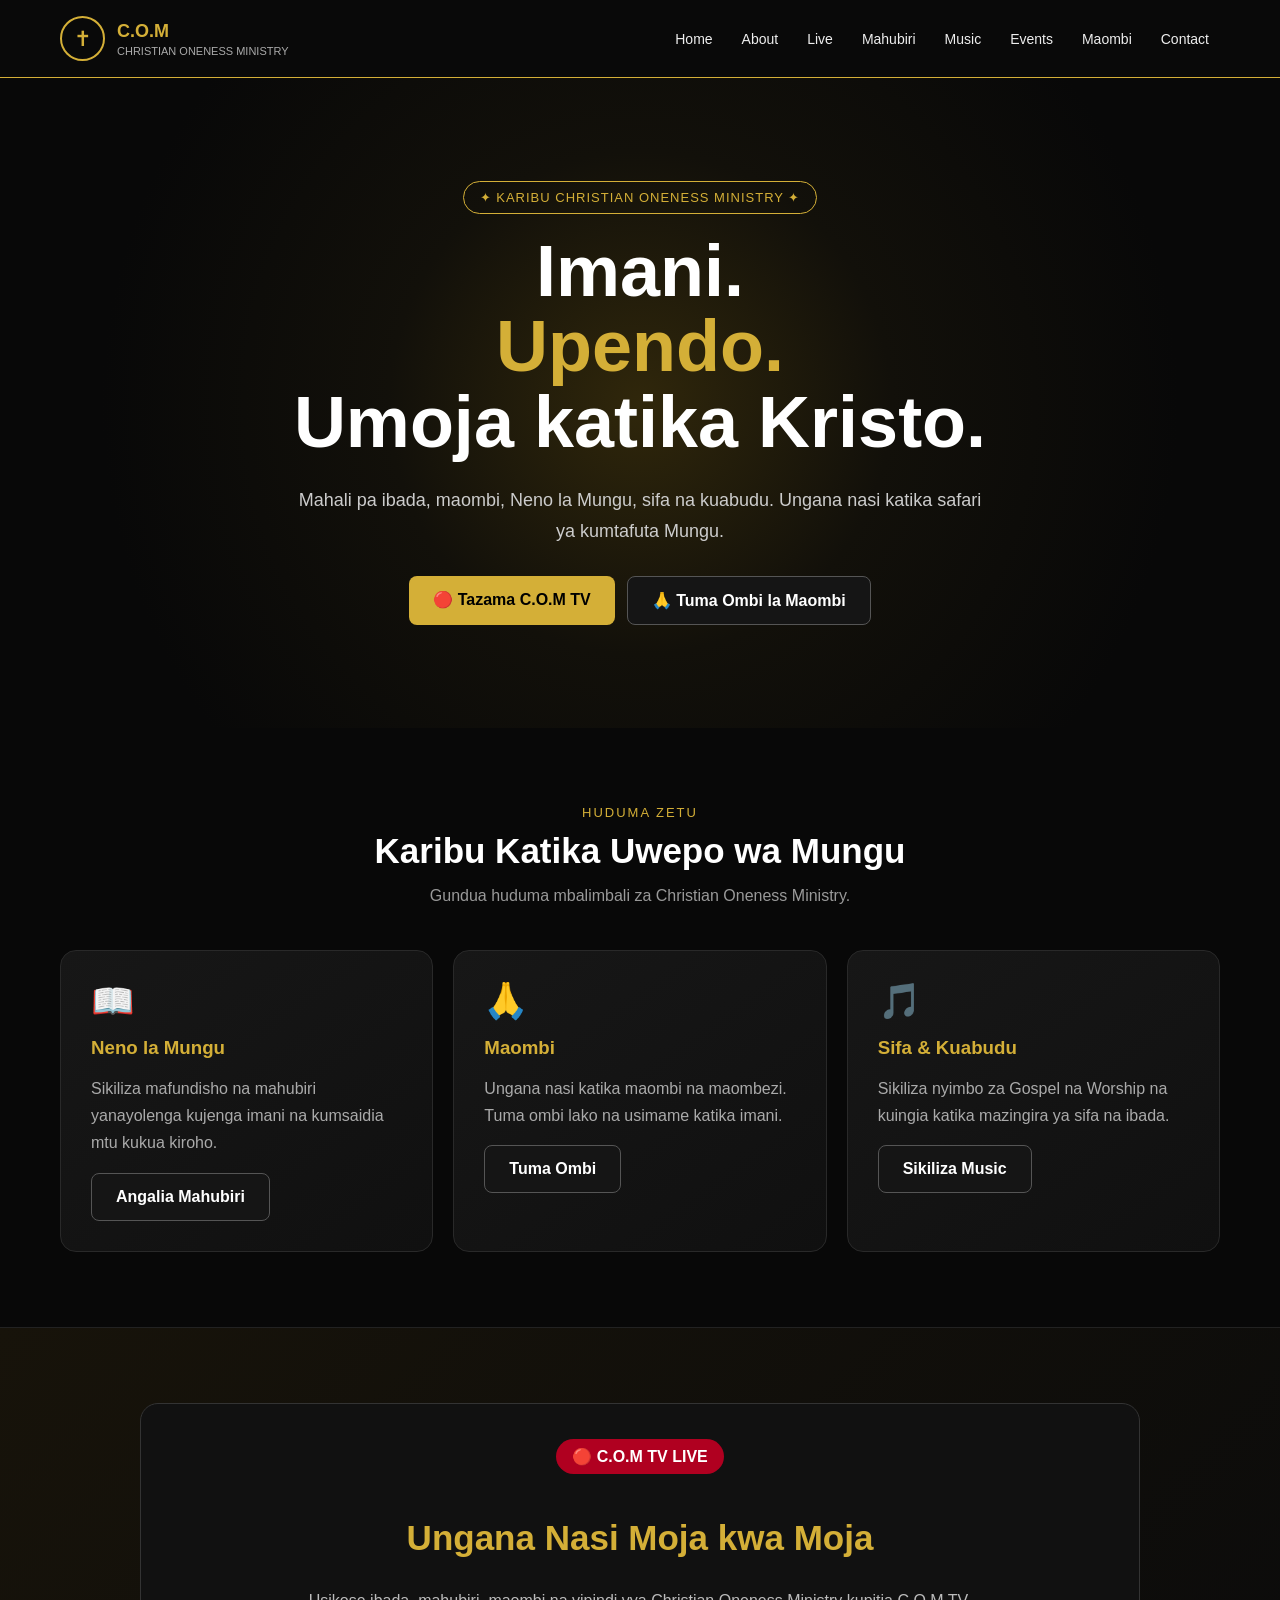
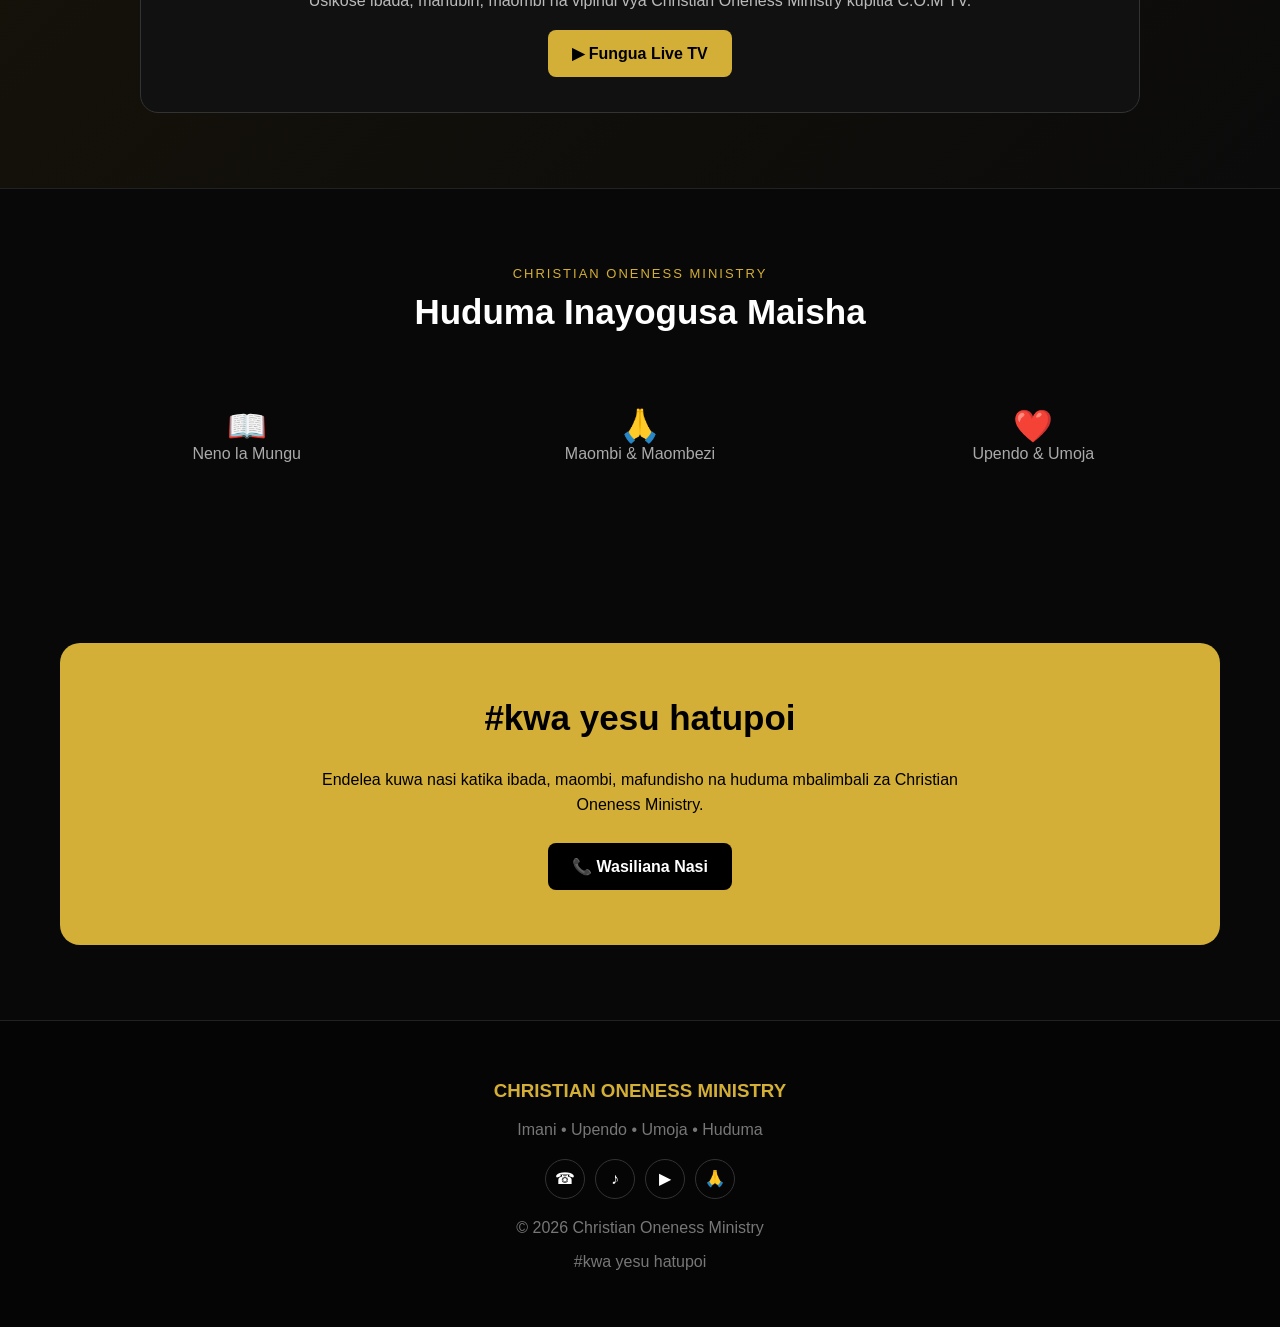
==== index.html @ ea5ff780 "Create C.O.M Ministry website" ====
<!DOCTYPE html>
<html lang="sw">
<head>
<meta charset="UTF-8">
<meta name="viewport" content="width=device-width, initial-scale=1.0">

<title>Christian Oneness Ministry | C.O.M</title>

<style>
*{
    box-sizing:border-box;
}

html{
    scroll-behavior:smooth;
}

body{
    margin:0;
    font-family:Arial,Helvetica,sans-serif;
    background:#080808;
    color:white;
}

header{
    position:sticky;
    top:0;
    z-index:1000;
    background:rgba(10,10,10,0.96);
    border-bottom:1px solid #d4af37;
}

.header-inner{
    max-width:1200px;
    margin:auto;
    padding:16px 20px;
    display:flex;
    align-items:center;
    justify-content:space-between;
    gap:20px;
}

.logo{
    display:flex;
    align-items:center;
    gap:12px;
}

.logo-icon{
    width:45px;
    height:45px;
    border:2px solid #d4af37;
    border-radius:50%;
    display:flex;
    align-items:center;
    justify-content:center;
    color:#d4af37;
    font-size:21px;
}

.logo h1{
    margin:0;
    font-size:18px;
    color:#d4af37;
}

.logo p{
    margin:3px 0 0;
    font-size:11px;
    color:#aaa;
}

nav{
    display:flex;
    flex-wrap:wrap;
    justify-content:center;
    gap:7px;
}

nav a{
    color:#eee;
    text-decoration:none;
    padding:9px 11px;
    font-size:14px;
    border-radius:6px;
}

nav a:hover{
    background:#d4af37;
    color:#000;
}

.hero{
    min-height:650px;
    display:flex;
    align-items:center;
    justify-content:center;
    text-align:center;
    padding:70px 20px;
    background:
    radial-gradient(circle at center,#30270b 0%,#12100a 35%,#080808 75%);
}

.hero-content{
    max-width:900px;
}

.badge{
    display:inline-block;
    padding:8px 16px;
    border:1px solid #d4af37;
    border-radius:30px;
    color:#d4af37;
    font-size:13px;
    letter-spacing:1px;
    margin-bottom:20px;
}

.hero h2{
    margin:0;
    font-size:clamp(38px,7vw,72px);
    line-height:1.05;
    color:white;
}

.hero h2 span{
    color:#d4af37;
}

.hero p{
    max-width:700px;
    margin:25px auto;
    color:#ccc;
    font-size:18px;
    line-height:1.7;
}

.buttons{
    display:flex;
    justify-content:center;
    flex-wrap:wrap;
    gap:12px;
    margin-top:30px;
}

.btn{
    display:inline-block;
    padding:14px 24px;
    border-radius:8px;
    text-decoration:none;
    font-weight:bold;
}

.btn-gold{
    background:#d4af37;
    color:#000;
}

.btn-dark{
    border:1px solid #555;
    color:white;
    background:#151515;
}

.btn:hover{
    transform:translateY(-2px);
}

.section{
    max-width:1200px;
    margin:auto;
    padding:75px 20px;
}

.section-title{
    text-align:center;
    margin-bottom:45px;
}

.section-title span{
    color:#d4af37;
    font-size:13px;
    letter-spacing:2px;
}

.section-title h2{
    font-size:35px;
    margin:10px 0;
}

.section-title p{
    color:#999;
}

.cards{
    display:grid;
    grid-template-columns:repeat(3,1fr);
    gap:20px;
}

.card{
    background:linear-gradient(145deg,#171717,#101010);
    border:1px solid #292929;
    border-radius:16px;
    padding:30px;
    transition:0.3s;
}

.card:hover{
    border-color:#d4af37;
    transform:translateY(-5px);
}

.card-icon{
    font-size:35px;
    margin-bottom:15px;
}

.card h3{
    color:#d4af37;
    margin:10px 0;
}

.card p{
    color:#aaa;
    line-height:1.7;
}

.live-section{
    background:linear-gradient(135deg,#17130a,#0b0b0b);
    border-top:1px solid #222;
    border-bottom:1px solid #222;
}

.live-box{
    max-width:1000px;
    margin:auto;
    background:#111;
    border:1px solid #333;
    border-radius:18px;
    padding:35px;
    text-align:center;
}

.live-badge{
    display:inline-block;
    background:#b00020;
    padding:8px 16px;
    border-radius:30px;
    font-weight:bold;
    margin-bottom:15px;
}

.live-box h2{
    color:#d4af37;
    font-size:35px;
}

.live-box p{
    color:#bbb;
    line-height:1.7;
}

.stats{
    display:grid;
    grid-template-columns:repeat(3,1fr);
    gap:20px;
    text-align:center;
}

.stat{
    padding:30px;
}

.stat strong{
    display:block;
    color:#d4af37;
    font-size:32px;
}

.stat span{
    color:#aaa;
}

.cta{
    text-align:center;
    background:#d4af37;
    color:#000;
    border-radius:20px;
    padding:55px 20px;
}

.cta h2{
    font-size:35px;
    margin-top:0;
}

.cta p{
    max-width:650px;
    margin:15px auto 25px;
    line-height:1.6;
}

.cta .btn-dark{
    background:#000;
    border:none;
}

footer{
    background:#050505;
    border-top:1px solid #222;
    text-align:center;
    padding:40px 20px;
}

footer h3{
    color:#d4af37;
}

footer p{
    color:#777;
}

.social{
    display:flex;
    justify-content:center;
    gap:10px;
    margin:20px 0;
}

.social a{
    width:40px;
    height:40px;
    border:1px solid #333;
    border-radius:50%;
    display:flex;
    align-items:center;
    justify-content:center;
    color:white;
    text-decoration:none;
}

.social a:hover{
    background:#d4af37;
    color:#000;
}

@media(max-width:850px){

    .header-inner{
        flex-direction:column;
    }

    .cards{
        grid-template-columns:1fr;
    }

    .stats{
        grid-template-columns:1fr;
    }

    .hero{
        min-height:580px;
    }

    nav a{
        font-size:13px;
    }
}

@media(max-width:500px){

    .hero{
        padding:55px 18px;
    }

    .hero p{
        font-size:16px;
    }

    .section{
        padding:55px 18px;
    }

    .live-box{
        padding:25px 18px;
    }
}
</style>
</head>

<body>

<header>

<div class="header-inner">

<div class="logo">

<div class="logo-icon">✝</div>

<div>
<h1>C.O.M</h1>
<p>CHRISTIAN ONENESS MINISTRY</p>
</div>

</div>

<nav>
<a href="index.html">Home</a>
<a href="about.html">About</a>
<a href="live.html">Live</a>
<a href="sermons.html">Mahubiri</a>
<a href="music.html">Music</a>
<a href="events.html">Events</a>
<a href="prayer.html">Maombi</a>
<a href="contact.html">Contact</a>
</nav>

</div>

</header>


<section class="hero">

<div class="hero-content">

<div class="badge">
✦ KARIBU CHRISTIAN ONENESS MINISTRY ✦
</div>

<h2>
Imani.<br>
<span>Upendo.</span><br>
Umoja katika Kristo.
</h2>

<p>
Mahali pa ibada, maombi, Neno la Mungu,
sifa na kuabudu. Ungana nasi katika safari
ya kumtafuta Mungu.
</p>

<div class="buttons">

<a class="btn btn-gold" href="live.html">
🔴 Tazama C.O.M TV
</a>

<a class="btn btn-dark" href="prayer.html">
🙏 Tuma Ombi la Maombi
</a>

</div>

</div>

</section>


<section class="section">

<div class="section-title">

<span>HUDUMA ZETU</span>

<h2>Karibu Katika Uwepo wa Mungu</h2>

<p>
Gundua huduma mbalimbali za Christian Oneness Ministry.
</p>

</div>


<div class="cards">

<div class="card">

<div class="card-icon">📖</div>

<h3>Neno la Mungu</h3>

<p>
Sikiliza mafundisho na mahubiri yanayolenga
kujenga imani na kumsaidia mtu kukua kiroho.
</p>

<a class="btn btn-dark" href="sermons.html">
Angalia Mahubiri
</a>

</div>


<div class="card">

<div class="card-icon">🙏</div>

<h3>Maombi</h3>

<p>
Ungana nasi katika maombi na maombezi.
Tuma ombi lako na usimame katika imani.
</p>

<a class="btn btn-dark" href="prayer.html">
Tuma Ombi
</a>

</div>


<div class="card">

<div class="card-icon">🎵</div>

<h3>Sifa & Kuabudu</h3>

<p>
Sikiliza nyimbo za Gospel na Worship
na kuingia katika mazingira ya sifa na ibada.
</p>

<a class="btn btn-dark" href="music.html">
Sikiliza Music
</a>

</div>

</div>

</section>


<section class="live-section">

<div class="section">

<div class="live-box">

<div class="live-badge">
🔴 C.O.M TV LIVE
</div>

<h2>Ungana Nasi Moja kwa Moja</h2>

<p>
Usikose ibada, mahubiri, maombi na vipindi
vya Christian Oneness Ministry kupitia C.O.M TV.
</p>

<a class="btn btn-gold" href="live.html">
▶ Fungua Live TV
</a>

</div>

</div>

</section>


<section class="section">

<div class="section-title">

<span>CHRISTIAN ONENESS MINISTRY</span>

<h2>Huduma Inayogusa Maisha</h2>

</div>

<div class="stats">

<div class="stat">
<strong>📖</strong>
<span>Neno la Mungu</span>
</div>

<div class="stat">
<strong>🙏</strong>
<span>Maombi & Maombezi</span>
</div>

<div class="stat">
<strong>❤️</strong>
<span>Upendo & Umoja</span>
</div>

</div>

</section>


<section class="section">

<div class="cta">

<h2>#kwa yesu hatupoi</h2>

<p>
Endelea kuwa nasi katika ibada, maombi,
mafundisho na huduma mbalimbali za
Christian Oneness Ministry.
</p>

<a class="btn btn-dark" href="contact.html">
📞 Wasiliana Nasi
</a>

</div>

</section>


<footer>

<h3>CHRISTIAN ONENESS MINISTRY</h3>

<p>
Imani • Upendo • Umoja • Huduma
</p>

<div class="social">

<a href="contact.html">☎</a>
<a href="music.html">♪</a>
<a href="live.html">▶</a>
<a href="prayer.html">🙏</a>

</div>

<p>© 2026 Christian Oneness Ministry</p>

<p>#kwa yesu hatupoi</p>

</footer>

</body>
</html>
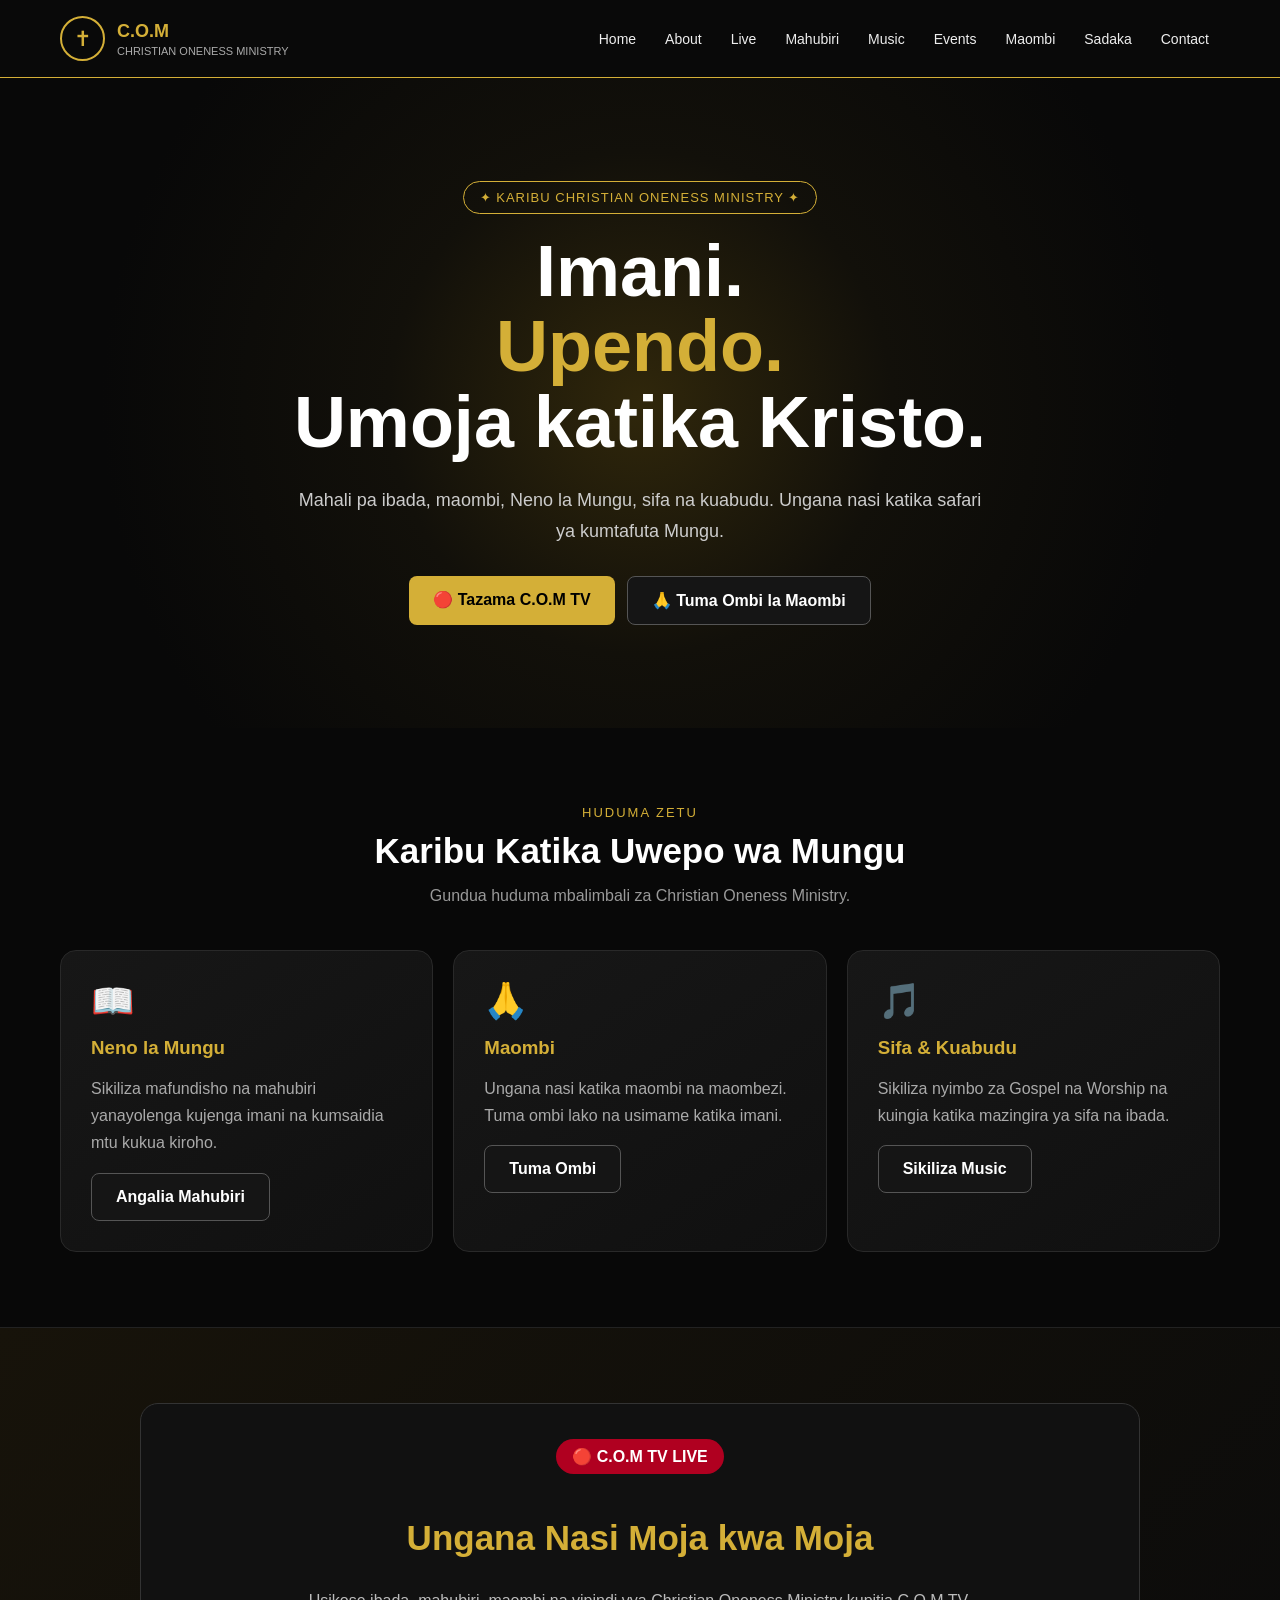
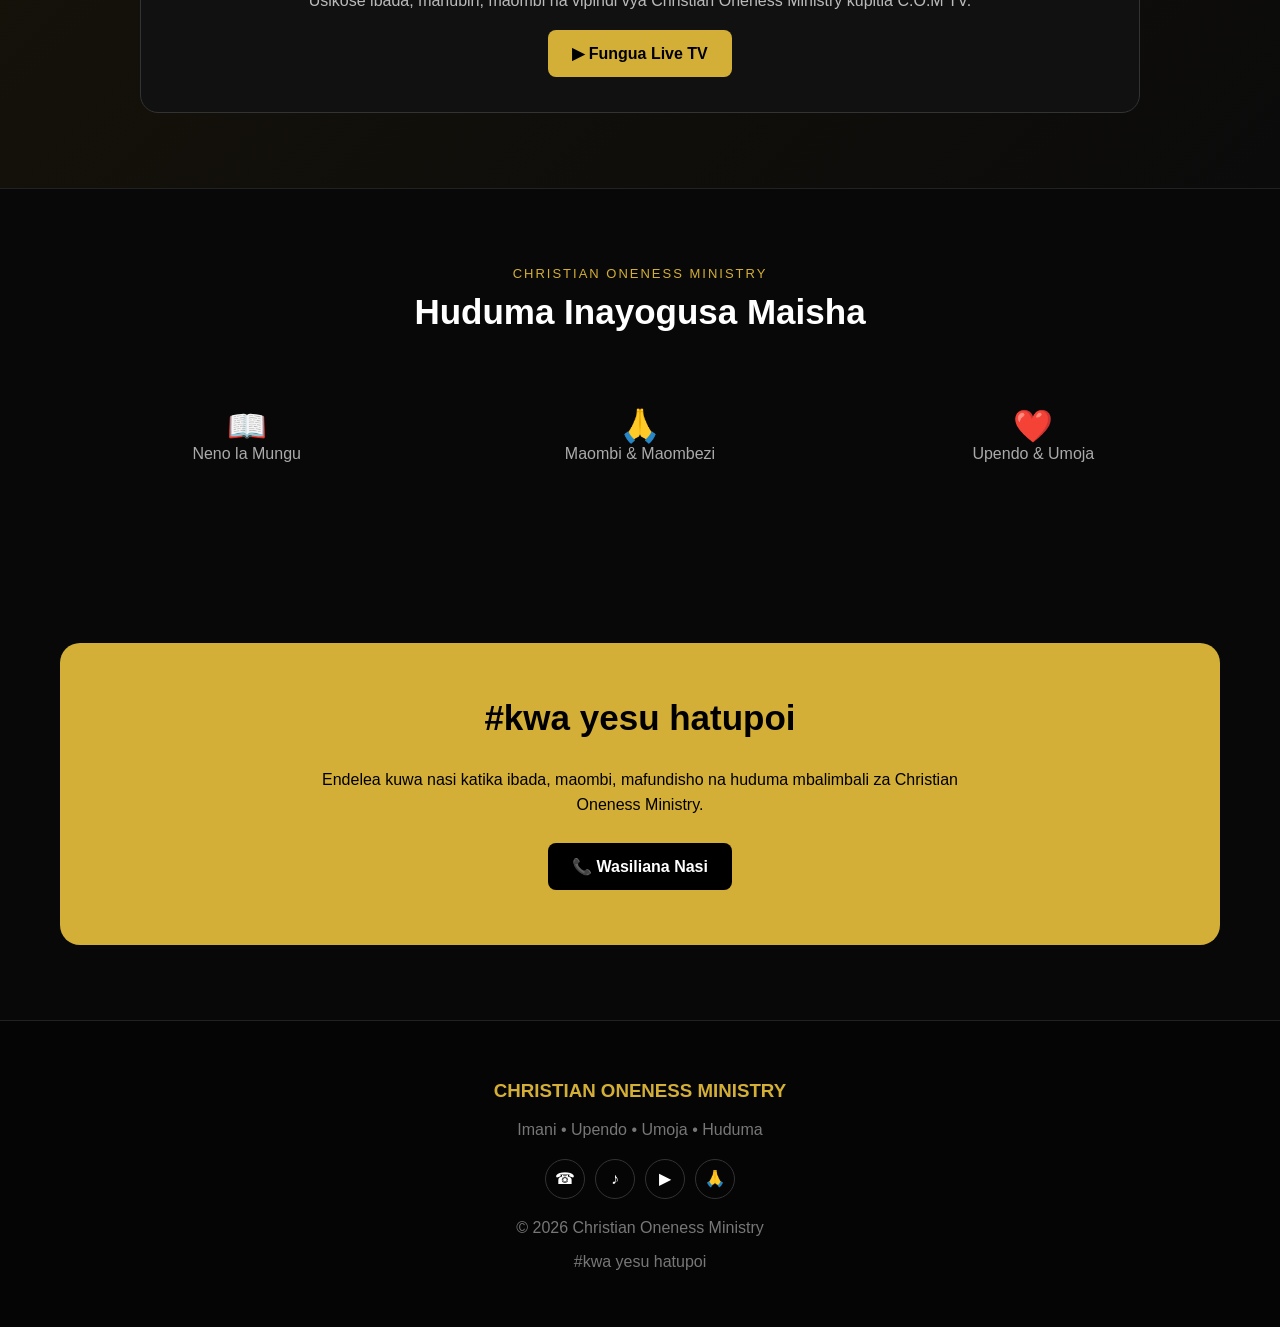
==== commit 70bfc26d: "Add Sadaka and WhatsApp page" ====
--- a/index.html
+++ b/index.html
@@ -414,6 +414,7 @@
 <a href="music.html">Music</a>
 <a href="events.html">Events</a>
 <a href="prayer.html">Maombi</a>
+<a href="sadaka.html">Sadaka</a>
 <a href="contact.html">Contact</a>
 </nav>
 
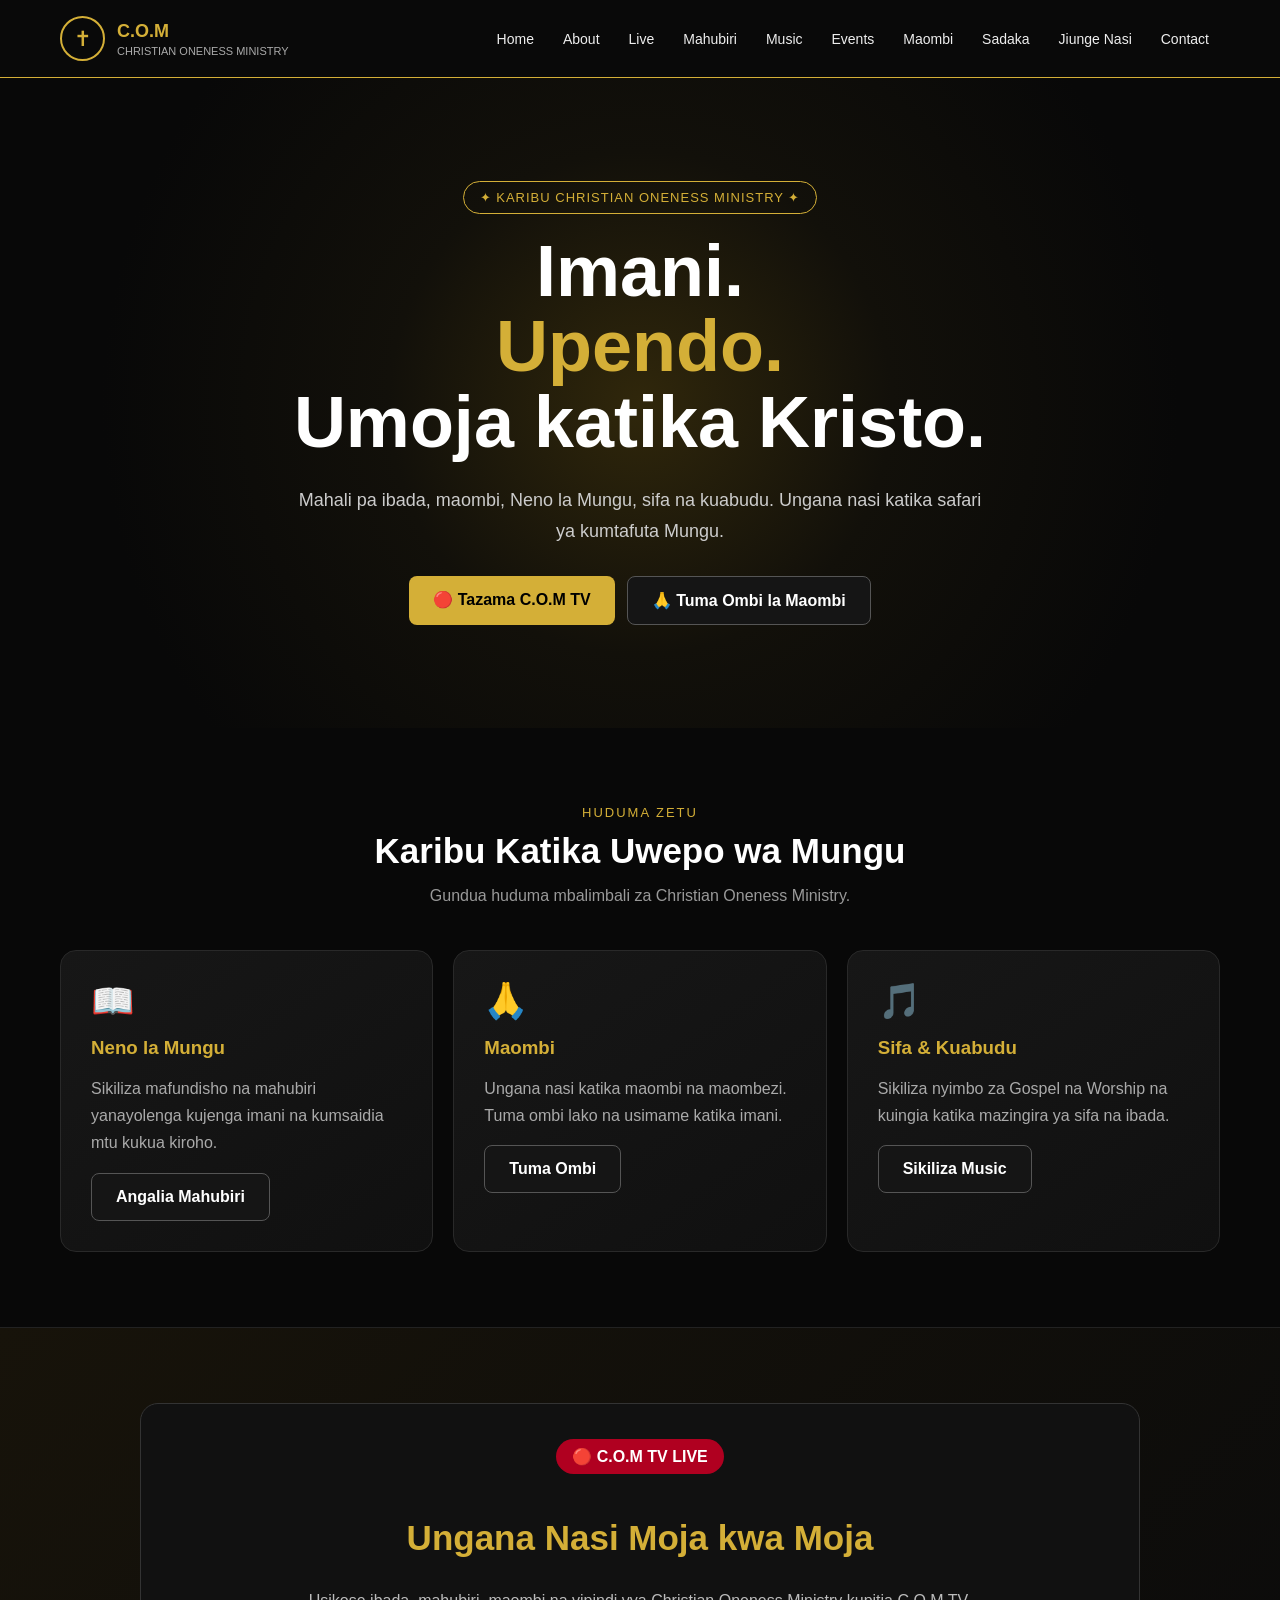
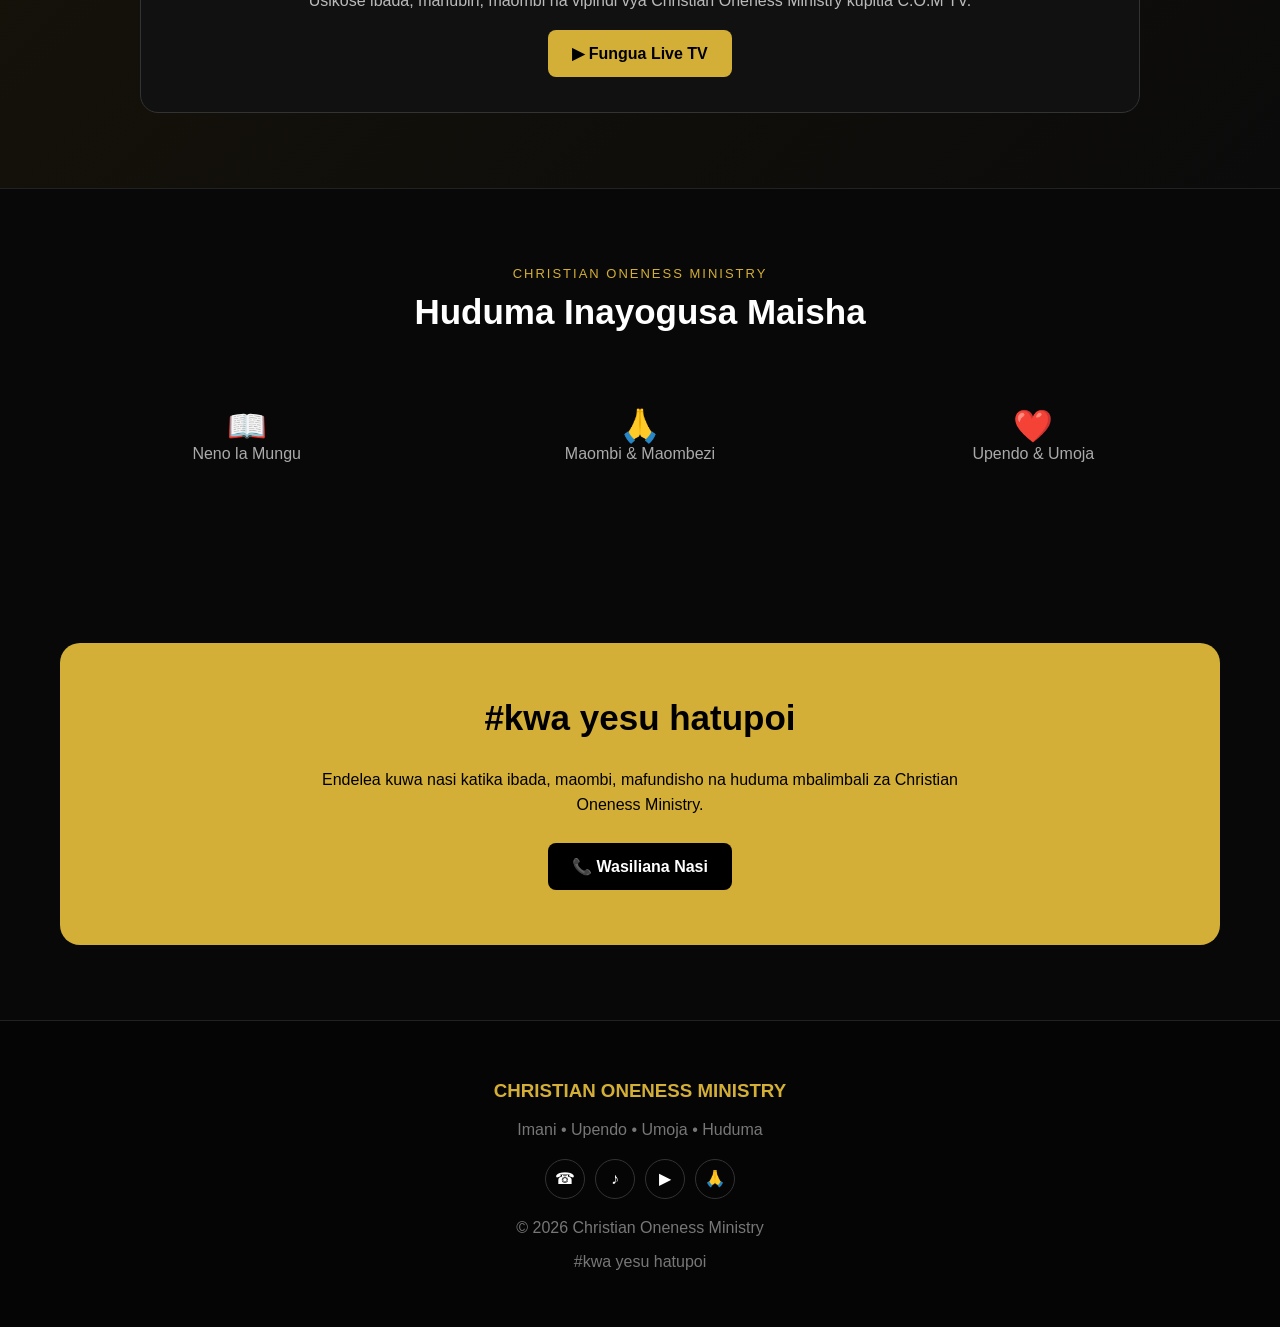
==== commit 371869b7: "Add member registration link to all pages" ====
--- a/index.html
+++ b/index.html
@@ -415,7 +415,7 @@
 <a href="events.html">Events</a>
 <a href="prayer.html">Maombi</a>
 <a href="sadaka.html">Sadaka</a>
-<a href="contact.html">Contact</a>
+<a href="usajili.html">Jiunge Nasi</a><a href="contact.html">Contact</a>
 </nav>
 
 </div>
